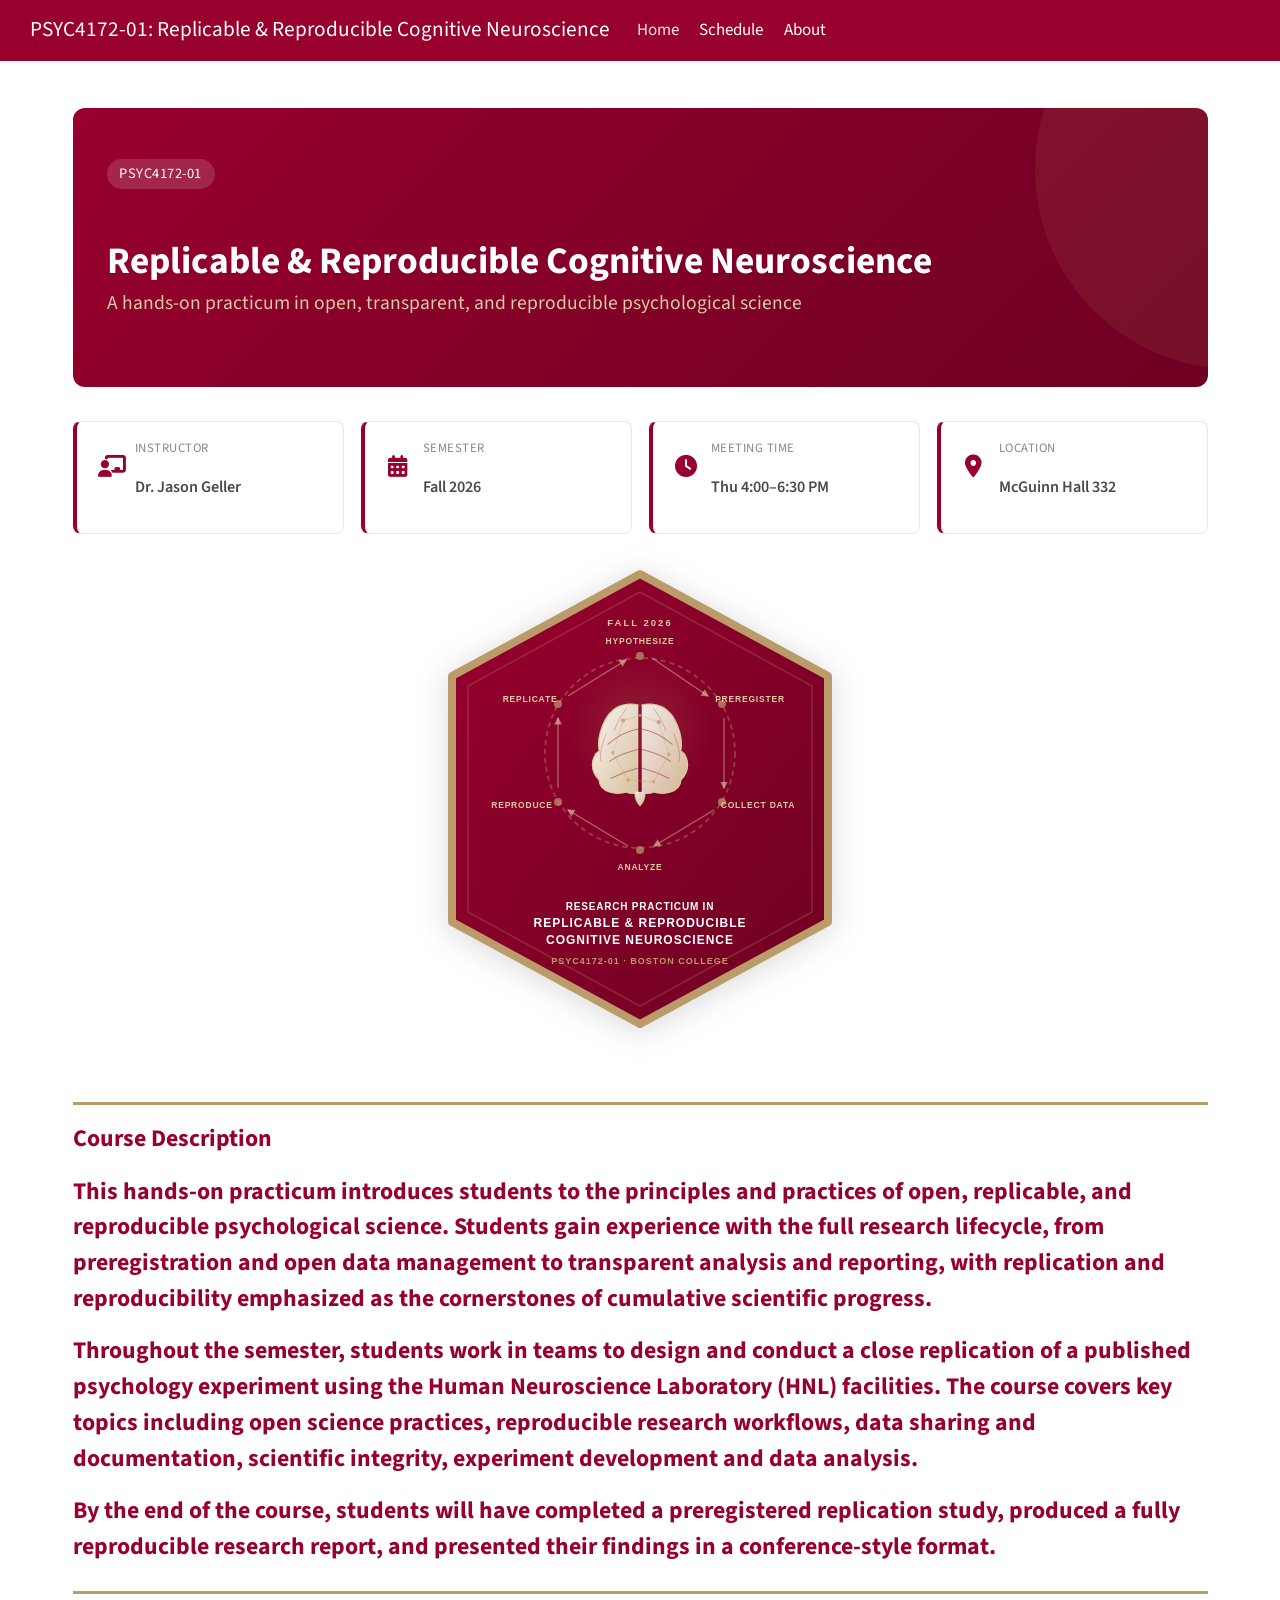
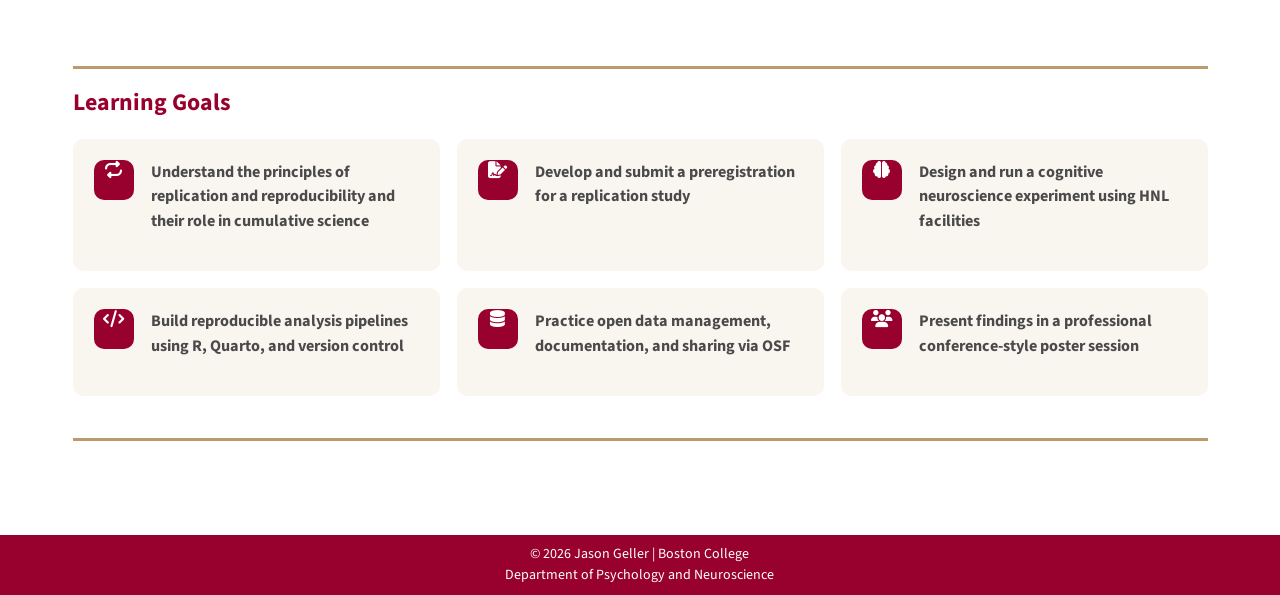
==== index.html @ 57055bda "Built site for gh-pages" ====
<!DOCTYPE html>
<html xmlns="http://www.w3.org/1999/xhtml" lang="en" xml:lang="en"><head>

<meta charset="utf-8">
<meta name="generator" content="quarto-1.8.26">

<meta name="viewport" content="width=device-width, initial-scale=1.0, user-scalable=yes">


<title>PSYC4172-01: Replicable &amp; Reproducible Cognitive Neuroscience</title>
<style>
code{white-space: pre-wrap;}
span.smallcaps{font-variant: small-caps;}
div.columns{display: flex; gap: min(4vw, 1.5em);}
div.column{flex: auto; overflow-x: auto;}
div.hanging-indent{margin-left: 1.5em; text-indent: -1.5em;}
ul.task-list{list-style: none;}
ul.task-list li input[type="checkbox"] {
  width: 0.8em;
  margin: 0 0.8em 0.2em -1em; /* quarto-specific, see https://github.com/quarto-dev/quarto-cli/issues/4556 */ 
  vertical-align: middle;
}
</style>


<script src="site_libs/quarto-nav/quarto-nav.js"></script>
<script src="site_libs/quarto-nav/headroom.min.js"></script>
<script src="site_libs/clipboard/clipboard.min.js"></script>
<script src="site_libs/quarto-search/autocomplete.umd.js"></script>
<script src="site_libs/quarto-search/fuse.min.js"></script>
<script src="site_libs/quarto-search/quarto-search.js"></script>
<meta name="quarto:offset" content="./">
<script src="site_libs/quarto-html/quarto.js" type="module"></script>
<script src="site_libs/quarto-html/tabsets/tabsets.js" type="module"></script>
<script src="site_libs/quarto-html/axe/axe-check.js" type="module"></script>
<script src="site_libs/quarto-html/popper.min.js"></script>
<script src="site_libs/quarto-html/tippy.umd.min.js"></script>
<script src="site_libs/quarto-html/anchor.min.js"></script>
<link href="site_libs/quarto-html/tippy.css" rel="stylesheet">
<link href="site_libs/quarto-html/quarto-syntax-highlighting-587c61ba64f3a5504c4d52d930310e48.css" rel="stylesheet" id="quarto-text-highlighting-styles">
<script src="site_libs/bootstrap/bootstrap.min.js"></script>
<link href="site_libs/bootstrap/bootstrap-icons.css" rel="stylesheet">
<link href="site_libs/bootstrap/bootstrap-c708c467faddf97bb1f0423586a00578.min.css" rel="stylesheet" append-hash="true" id="quarto-bootstrap" data-mode="light">
<script id="quarto-search-options" type="application/json">{
  "location": "navbar",
  "copy-button": false,
  "collapse-after": 3,
  "panel-placement": "end",
  "type": "overlay",
  "limit": 50,
  "keyboard-shortcut": [
    "f",
    "/",
    "s"
  ],
  "show-item-context": false,
  "language": {
    "search-no-results-text": "No results",
    "search-matching-documents-text": "matching documents",
    "search-copy-link-title": "Copy link to search",
    "search-hide-matches-text": "Hide additional matches",
    "search-more-match-text": "more match in this document",
    "search-more-matches-text": "more matches in this document",
    "search-clear-button-title": "Clear",
    "search-text-placeholder": "",
    "search-detached-cancel-button-title": "Cancel",
    "search-submit-button-title": "Submit",
    "search-label": "Search"
  }
}</script>


<link rel="stylesheet" href="styles.css">
</head>

<body class="nav-fixed quarto-light">

<div id="quarto-search-results"></div>
  <header id="quarto-header" class="headroom fixed-top">
    <nav class="navbar navbar-expand-lg " data-bs-theme="dark">
      <div class="navbar-container container-fluid">
      <div class="navbar-brand-container mx-auto">
    <a class="navbar-brand" href="./index.html">
    <span class="navbar-title">PSYC4172-01: Replicable &amp; Reproducible Cognitive Neuroscience</span>
    </a>
  </div>
            <div id="quarto-search" class="" title="Search"></div>
          <button class="navbar-toggler" type="button" data-bs-toggle="collapse" data-bs-target="#navbarCollapse" aria-controls="navbarCollapse" role="menu" aria-expanded="false" aria-label="Toggle navigation" onclick="if (window.quartoToggleHeadroom) { window.quartoToggleHeadroom(); }">
  <span class="navbar-toggler-icon"></span>
</button>
          <div class="collapse navbar-collapse" id="navbarCollapse">
            <ul class="navbar-nav navbar-nav-scroll me-auto">
  <li class="nav-item">
    <a class="nav-link active" href="./index.html" aria-current="page"> 
<span class="menu-text">Home</span></a>
  </li>  
  <li class="nav-item">
    <a class="nav-link" href="./schedule.html"> 
<span class="menu-text">Schedule</span></a>
  </li>  
  <li class="nav-item">
    <a class="nav-link" href="./about.html"> 
<span class="menu-text">About</span></a>
  </li>  
</ul>
          </div> <!-- /navcollapse -->
            <div class="quarto-navbar-tools">
</div>
      </div> <!-- /container-fluid -->
    </nav>
</header>
<!-- content -->
<div id="quarto-content" class="quarto-container page-columns page-rows-contents page-layout-full page-navbar">
<!-- sidebar -->
<!-- margin-sidebar -->
    
<!-- main -->
<main class="content column-page" id="quarto-document-content"><header id="title-block-header" class="quarto-title-block"></header>




<p><link rel="stylesheet" href="https://cdnjs.cloudflare.com/ajax/libs/font-awesome/6.5.1/css/all.min.css"></p>
<div class="hero-banner">
<p><span class="course-code">PSYC4172-01</span></p>
<section id="replicable-reproducible-cognitive-neuroscience" class="level1">
<h1>Replicable &amp; Reproducible Cognitive Neuroscience</h1>
<p><span class="subtitle">A hands-on practicum in open, transparent, and reproducible psychological science</span></p>
</section>
</div>
<div class="info-cards">
<div class="info-card">
<p><i class="fa-solid fa-chalkboard-user"></i></p>
<div>
<div class="info-label">
<p>Instructor</p>
</div>
<div class="info-value">
<p>Dr.&nbsp;Jason Geller</p>
</div>
</div>
</div>
<div class="info-card">
<p><i class="fa-solid fa-calendar-days"></i></p>
<div>
<div class="info-label">
<p>Semester</p>
</div>
<div class="info-value">
<p>Fall 2026</p>
</div>
</div>
</div>
<div class="info-card">
<p><i class="fa-solid fa-clock"></i></p>
<div>
<div class="info-label">
<p>Meeting Time</p>
</div>
<div class="info-value">
<p>Thu 4:00–6:30 PM</p>
</div>
</div>
</div>
<div class="info-card">
<p><i class="fa-solid fa-location-dot"></i></p>
<div>
<div class="info-label">
<p>Location</p>
</div>
<div class="info-value">
<p>McGuinn Hall 332</p>
</div>
</div>
</div>
</div>
<div class="hex-showcase">
<p><img src="images/hex-sticker.svg" class="hex-sticker-home img-fluid"></p>
</div>
<section id="section" class="level2 section-heading">
<h2 class="section-heading anchored" data-anchor-id="section"></h2>
<p>Course Description</p>
<p>This hands-on practicum introduces students to the principles and practices of open, replicable, and reproducible psychological science. Students gain experience with the full research lifecycle, from preregistration and open data management to transparent analysis and reporting, with replication and reproducibility emphasized as the cornerstones of cumulative scientific progress.</p>
<p>Throughout the semester, students work in teams to design and conduct a close replication of a published psychology experiment using the Human Neuroscience Laboratory (HNL) facilities. The course covers key topics including open science practices, reproducible research workflows, data sharing and documentation, scientific integrity, experiment development and data analysis.</p>
<p>By the end of the course, students will have completed a preregistered replication study, produced a fully reproducible research report, and presented their findings in a conference-style format.</p>
</section>
<section id="section-1" class="level2 section-heading">
<h2 class="section-heading anchored" data-anchor-id="section-1"></h2>
<p>Learning Goals</p>
<div class="goals-grid">
<div class="goal-card">
<div class="goal-icon">
<p><i class="fa-solid fa-repeat"></i></p>
</div>
<div class="goal-text">
<p>Understand the principles of replication and reproducibility and their role in cumulative science</p>
</div>
</div>
<div class="goal-card">
<div class="goal-icon">
<p><i class="fa-solid fa-file-signature"></i></p>
</div>
<div class="goal-text">
<p>Develop and submit a preregistration for a replication study</p>
</div>
</div>
<div class="goal-card">
<div class="goal-icon">
<p><i class="fa-solid fa-brain"></i></p>
</div>
<div class="goal-text">
<p>Design and run a cognitive neuroscience experiment using HNL facilities</p>
</div>
</div>
<div class="goal-card">
<div class="goal-icon">
<p><i class="fa-solid fa-code"></i></p>
</div>
<div class="goal-text">
<p>Build reproducible analysis pipelines using R, Quarto, and version control</p>
</div>
</div>
<div class="goal-card">
<div class="goal-icon">
<p><i class="fa-solid fa-database"></i></p>
</div>
<div class="goal-text">
<p>Practice open data management, documentation, and sharing via OSF</p>
</div>
</div>
<div class="goal-card">
<div class="goal-icon">
<p><i class="fa-solid fa-users"></i></p>
</div>
<div class="goal-text">
<p>Present findings in a professional conference-style poster session</p>
</div>
</div>
</div>


</section>

</main> <!-- /main -->
<script id="quarto-html-after-body" type="application/javascript">
  window.document.addEventListener("DOMContentLoaded", function (event) {
    const icon = "";
    const anchorJS = new window.AnchorJS();
    anchorJS.options = {
      placement: 'right',
      icon: icon
    };
    anchorJS.add('.anchored');
    const isCodeAnnotation = (el) => {
      for (const clz of el.classList) {
        if (clz.startsWith('code-annotation-')) {                     
          return true;
        }
      }
      return false;
    }
    const onCopySuccess = function(e) {
      // button target
      const button = e.trigger;
      // don't keep focus
      button.blur();
      // flash "checked"
      button.classList.add('code-copy-button-checked');
      var currentTitle = button.getAttribute("title");
      button.setAttribute("title", "Copied!");
      let tooltip;
      if (window.bootstrap) {
        button.setAttribute("data-bs-toggle", "tooltip");
        button.setAttribute("data-bs-placement", "left");
        button.setAttribute("data-bs-title", "Copied!");
        tooltip = new bootstrap.Tooltip(button, 
          { trigger: "manual", 
            customClass: "code-copy-button-tooltip",
            offset: [0, -8]});
        tooltip.show();    
      }
      setTimeout(function() {
        if (tooltip) {
          tooltip.hide();
          button.removeAttribute("data-bs-title");
          button.removeAttribute("data-bs-toggle");
          button.removeAttribute("data-bs-placement");
        }
        button.setAttribute("title", currentTitle);
        button.classList.remove('code-copy-button-checked');
      }, 1000);
      // clear code selection
      e.clearSelection();
    }
    const getTextToCopy = function(trigger) {
      const outerScaffold = trigger.parentElement.cloneNode(true);
      const codeEl = outerScaffold.querySelector('code');
      for (const childEl of codeEl.children) {
        if (isCodeAnnotation(childEl)) {
          childEl.remove();
        }
      }
      return codeEl.innerText;
    }
    const clipboard = new window.ClipboardJS('.code-copy-button:not([data-in-quarto-modal])', {
      text: getTextToCopy
    });
    clipboard.on('success', onCopySuccess);
    if (window.document.getElementById('quarto-embedded-source-code-modal')) {
      const clipboardModal = new window.ClipboardJS('.code-copy-button[data-in-quarto-modal]', {
        text: getTextToCopy,
        container: window.document.getElementById('quarto-embedded-source-code-modal')
      });
      clipboardModal.on('success', onCopySuccess);
    }
      var localhostRegex = new RegExp(/^(?:http|https):\/\/localhost\:?[0-9]*\//);
      var mailtoRegex = new RegExp(/^mailto:/);
        var filterRegex = new RegExp("https:\/\/jgeller112\.github\.io\/psych4172-01\/");
      var isInternal = (href) => {
          return filterRegex.test(href) || localhostRegex.test(href) || mailtoRegex.test(href);
      }
      // Inspect non-navigation links and adorn them if external
     var links = window.document.querySelectorAll('a[href]:not(.nav-link):not(.navbar-brand):not(.toc-action):not(.sidebar-link):not(.sidebar-item-toggle):not(.pagination-link):not(.no-external):not([aria-hidden]):not(.dropdown-item):not(.quarto-navigation-tool):not(.about-link)');
      for (var i=0; i<links.length; i++) {
        const link = links[i];
        if (!isInternal(link.href)) {
          // undo the damage that might have been done by quarto-nav.js in the case of
          // links that we want to consider external
          if (link.dataset.originalHref !== undefined) {
            link.href = link.dataset.originalHref;
          }
            // target, if specified
            link.setAttribute("target", "_blank");
            if (link.getAttribute("rel") === null) {
              link.setAttribute("rel", "noopener");
            }
        }
      }
    function tippyHover(el, contentFn, onTriggerFn, onUntriggerFn) {
      const config = {
        allowHTML: true,
        maxWidth: 500,
        delay: 100,
        arrow: false,
        appendTo: function(el) {
            return el.parentElement;
        },
        interactive: true,
        interactiveBorder: 10,
        theme: 'quarto',
        placement: 'bottom-start',
      };
      if (contentFn) {
        config.content = contentFn;
      }
      if (onTriggerFn) {
        config.onTrigger = onTriggerFn;
      }
      if (onUntriggerFn) {
        config.onUntrigger = onUntriggerFn;
      }
      window.tippy(el, config); 
    }
    const noterefs = window.document.querySelectorAll('a[role="doc-noteref"]');
    for (var i=0; i<noterefs.length; i++) {
      const ref = noterefs[i];
      tippyHover(ref, function() {
        // use id or data attribute instead here
        let href = ref.getAttribute('data-footnote-href') || ref.getAttribute('href');
        try { href = new URL(href).hash; } catch {}
        const id = href.replace(/^#\/?/, "");
        const note = window.document.getElementById(id);
        if (note) {
          return note.innerHTML;
        } else {
          return "";
        }
      });
    }
    const xrefs = window.document.querySelectorAll('a.quarto-xref');
    const processXRef = (id, note) => {
      // Strip column container classes
      const stripColumnClz = (el) => {
        el.classList.remove("page-full", "page-columns");
        if (el.children) {
          for (const child of el.children) {
            stripColumnClz(child);
          }
        }
      }
      stripColumnClz(note)
      if (id === null || id.startsWith('sec-')) {
        // Special case sections, only their first couple elements
        const container = document.createElement("div");
        if (note.children && note.children.length > 2) {
          container.appendChild(note.children[0].cloneNode(true));
          for (let i = 1; i < note.children.length; i++) {
            const child = note.children[i];
            if (child.tagName === "P" && child.innerText === "") {
              continue;
            } else {
              container.appendChild(child.cloneNode(true));
              break;
            }
          }
          if (window.Quarto?.typesetMath) {
            window.Quarto.typesetMath(container);
          }
          return container.innerHTML
        } else {
          if (window.Quarto?.typesetMath) {
            window.Quarto.typesetMath(note);
          }
          return note.innerHTML;
        }
      } else {
        // Remove any anchor links if they are present
        const anchorLink = note.querySelector('a.anchorjs-link');
        if (anchorLink) {
          anchorLink.remove();
        }
        if (window.Quarto?.typesetMath) {
          window.Quarto.typesetMath(note);
        }
        if (note.classList.contains("callout")) {
          return note.outerHTML;
        } else {
          return note.innerHTML;
        }
      }
    }
    for (var i=0; i<xrefs.length; i++) {
      const xref = xrefs[i];
      tippyHover(xref, undefined, function(instance) {
        instance.disable();
        let url = xref.getAttribute('href');
        let hash = undefined; 
        if (url.startsWith('#')) {
          hash = url;
        } else {
          try { hash = new URL(url).hash; } catch {}
        }
        if (hash) {
          const id = hash.replace(/^#\/?/, "");
          const note = window.document.getElementById(id);
          if (note !== null) {
            try {
              const html = processXRef(id, note.cloneNode(true));
              instance.setContent(html);
            } finally {
              instance.enable();
              instance.show();
            }
          } else {
            // See if we can fetch this
            fetch(url.split('#')[0])
            .then(res => res.text())
            .then(html => {
              const parser = new DOMParser();
              const htmlDoc = parser.parseFromString(html, "text/html");
              const note = htmlDoc.getElementById(id);
              if (note !== null) {
                const html = processXRef(id, note);
                instance.setContent(html);
              } 
            }).finally(() => {
              instance.enable();
              instance.show();
            });
          }
        } else {
          // See if we can fetch a full url (with no hash to target)
          // This is a special case and we should probably do some content thinning / targeting
          fetch(url)
          .then(res => res.text())
          .then(html => {
            const parser = new DOMParser();
            const htmlDoc = parser.parseFromString(html, "text/html");
            const note = htmlDoc.querySelector('main.content');
            if (note !== null) {
              // This should only happen for chapter cross references
              // (since there is no id in the URL)
              // remove the first header
              if (note.children.length > 0 && note.children[0].tagName === "HEADER") {
                note.children[0].remove();
              }
              const html = processXRef(null, note);
              instance.setContent(html);
            } 
          }).finally(() => {
            instance.enable();
            instance.show();
          });
        }
      }, function(instance) {
      });
    }
        let selectedAnnoteEl;
        const selectorForAnnotation = ( cell, annotation) => {
          let cellAttr = 'data-code-cell="' + cell + '"';
          let lineAttr = 'data-code-annotation="' +  annotation + '"';
          const selector = 'span[' + cellAttr + '][' + lineAttr + ']';
          return selector;
        }
        const selectCodeLines = (annoteEl) => {
          const doc = window.document;
          const targetCell = annoteEl.getAttribute("data-target-cell");
          const targetAnnotation = annoteEl.getAttribute("data-target-annotation");
          const annoteSpan = window.document.querySelector(selectorForAnnotation(targetCell, targetAnnotation));
          const lines = annoteSpan.getAttribute("data-code-lines").split(",");
          const lineIds = lines.map((line) => {
            return targetCell + "-" + line;
          })
          let top = null;
          let height = null;
          let parent = null;
          if (lineIds.length > 0) {
              //compute the position of the single el (top and bottom and make a div)
              const el = window.document.getElementById(lineIds[0]);
              top = el.offsetTop;
              height = el.offsetHeight;
              parent = el.parentElement.parentElement;
            if (lineIds.length > 1) {
              const lastEl = window.document.getElementById(lineIds[lineIds.length - 1]);
              const bottom = lastEl.offsetTop + lastEl.offsetHeight;
              height = bottom - top;
            }
            if (top !== null && height !== null && parent !== null) {
              // cook up a div (if necessary) and position it 
              let div = window.document.getElementById("code-annotation-line-highlight");
              if (div === null) {
                div = window.document.createElement("div");
                div.setAttribute("id", "code-annotation-line-highlight");
                div.style.position = 'absolute';
                parent.appendChild(div);
              }
              div.style.top = top - 2 + "px";
              div.style.height = height + 4 + "px";
              div.style.left = 0;
              let gutterDiv = window.document.getElementById("code-annotation-line-highlight-gutter");
              if (gutterDiv === null) {
                gutterDiv = window.document.createElement("div");
                gutterDiv.setAttribute("id", "code-annotation-line-highlight-gutter");
                gutterDiv.style.position = 'absolute';
                const codeCell = window.document.getElementById(targetCell);
                const gutter = codeCell.querySelector('.code-annotation-gutter');
                gutter.appendChild(gutterDiv);
              }
              gutterDiv.style.top = top - 2 + "px";
              gutterDiv.style.height = height + 4 + "px";
            }
            selectedAnnoteEl = annoteEl;
          }
        };
        const unselectCodeLines = () => {
          const elementsIds = ["code-annotation-line-highlight", "code-annotation-line-highlight-gutter"];
          elementsIds.forEach((elId) => {
            const div = window.document.getElementById(elId);
            if (div) {
              div.remove();
            }
          });
          selectedAnnoteEl = undefined;
        };
          // Handle positioning of the toggle
      window.addEventListener(
        "resize",
        throttle(() => {
          elRect = undefined;
          if (selectedAnnoteEl) {
            selectCodeLines(selectedAnnoteEl);
          }
        }, 10)
      );
      function throttle(fn, ms) {
      let throttle = false;
      let timer;
        return (...args) => {
          if(!throttle) { // first call gets through
              fn.apply(this, args);
              throttle = true;
          } else { // all the others get throttled
              if(timer) clearTimeout(timer); // cancel #2
              timer = setTimeout(() => {
                fn.apply(this, args);
                timer = throttle = false;
              }, ms);
          }
        };
      }
        // Attach click handler to the DT
        const annoteDls = window.document.querySelectorAll('dt[data-target-cell]');
        for (const annoteDlNode of annoteDls) {
          annoteDlNode.addEventListener('click', (event) => {
            const clickedEl = event.target;
            if (clickedEl !== selectedAnnoteEl) {
              unselectCodeLines();
              const activeEl = window.document.querySelector('dt[data-target-cell].code-annotation-active');
              if (activeEl) {
                activeEl.classList.remove('code-annotation-active');
              }
              selectCodeLines(clickedEl);
              clickedEl.classList.add('code-annotation-active');
            } else {
              // Unselect the line
              unselectCodeLines();
              clickedEl.classList.remove('code-annotation-active');
            }
          });
        }
    const findCites = (el) => {
      const parentEl = el.parentElement;
      if (parentEl) {
        const cites = parentEl.dataset.cites;
        if (cites) {
          return {
            el,
            cites: cites.split(' ')
          };
        } else {
          return findCites(el.parentElement)
        }
      } else {
        return undefined;
      }
    };
    var bibliorefs = window.document.querySelectorAll('a[role="doc-biblioref"]');
    for (var i=0; i<bibliorefs.length; i++) {
      const ref = bibliorefs[i];
      const citeInfo = findCites(ref);
      if (citeInfo) {
        tippyHover(citeInfo.el, function() {
          var popup = window.document.createElement('div');
          citeInfo.cites.forEach(function(cite) {
            var citeDiv = window.document.createElement('div');
            citeDiv.classList.add('hanging-indent');
            citeDiv.classList.add('csl-entry');
            var biblioDiv = window.document.getElementById('ref-' + cite);
            if (biblioDiv) {
              citeDiv.innerHTML = biblioDiv.innerHTML;
            }
            popup.appendChild(citeDiv);
          });
          return popup.innerHTML;
        });
      }
    }
  });
  </script>
</div> <!-- /content -->
<footer class="footer">
  <div class="nav-footer">
    <div class="nav-footer-left">
      &nbsp;
    </div>   
    <div class="nav-footer-center">
<p>© 2026 Jason Geller | Boston College<br> Department of Psychology and Neuroscience</p>
</div>
    <div class="nav-footer-right">
      &nbsp;
    </div>
  </div>
</footer>




</body></html>
---- site_libs/quarto-html/tippy.css ----
.tippy-box[data-animation=fade][data-state=hidden]{opacity:0}[data-tippy-root]{max-width:calc(100vw - 10px)}.tippy-box{position:relative;background-color:#333;color:#fff;border-radius:4px;font-size:14px;line-height:1.4;white-space:normal;outline:0;transition-property:transform,visibility,opacity}.tippy-box[data-placement^=top]>.tippy-arrow{bottom:0}.tippy-box[data-placement^=top]>.tippy-arrow:before{bottom:-7px;left:0;border-width:8px 8px 0;border-top-color:initial;transform-origin:center top}.tippy-box[data-placement^=bottom]>.tippy-arrow{top:0}.tippy-box[data-placement^=bottom]>.tippy-arrow:before{top:-7px;left:0;border-width:0 8px 8px;border-bottom-color:initial;transform-origin:center bottom}.tippy-box[data-placement^=left]>.tippy-arrow{right:0}.tippy-box[data-placement^=left]>.tippy-arrow:before{border-width:8px 0 8px 8px;border-left-color:initial;right:-7px;transform-origin:center left}.tippy-box[data-placement^=right]>.tippy-arrow{left:0}.tippy-box[data-placement^=right]>.tippy-arrow:before{left:-7px;border-width:8px 8px 8px 0;border-right-color:initial;transform-origin:center right}.tippy-box[data-inertia][data-state=visible]{transition-timing-function:cubic-bezier(.54,1.5,.38,1.11)}.tippy-arrow{width:16px;height:16px;color:#333}.tippy-arrow:before{content:"";position:absolute;border-color:transparent;border-style:solid}.tippy-content{position:relative;padding:5px 9px;z-index:1}
---- site_libs/quarto-html/quarto-syntax-highlighting-587c61ba64f3a5504c4d52d930310e48.css ----
/* quarto syntax highlight colors */
:root {
  --quarto-hl-ot-color: #003B4F;
  --quarto-hl-at-color: #657422;
  --quarto-hl-ss-color: #20794D;
  --quarto-hl-an-color: #5E5E5E;
  --quarto-hl-fu-color: #4758AB;
  --quarto-hl-st-color: #20794D;
  --quarto-hl-cf-color: #003B4F;
  --quarto-hl-op-color: #5E5E5E;
  --quarto-hl-er-color: #AD0000;
  --quarto-hl-bn-color: #AD0000;
  --quarto-hl-al-color: #AD0000;
  --quarto-hl-va-color: #111111;
  --quarto-hl-bu-color: inherit;
  --quarto-hl-ex-color: inherit;
  --quarto-hl-pp-color: #AD0000;
  --quarto-hl-in-color: #5E5E5E;
  --quarto-hl-vs-color: #20794D;
  --quarto-hl-wa-color: #5E5E5E;
  --quarto-hl-do-color: #5E5E5E;
  --quarto-hl-im-color: #00769E;
  --quarto-hl-ch-color: #20794D;
  --quarto-hl-dt-color: #AD0000;
  --quarto-hl-fl-color: #AD0000;
  --quarto-hl-co-color: #5E5E5E;
  --quarto-hl-cv-color: #5E5E5E;
  --quarto-hl-cn-color: #8f5902;
  --quarto-hl-sc-color: #5E5E5E;
  --quarto-hl-dv-color: #AD0000;
  --quarto-hl-kw-color: #003B4F;
}

/* other quarto variables */
:root {
  --quarto-font-monospace: SFMono-Regular, Menlo, Monaco, Consolas, "Liberation Mono", "Courier New", monospace;
}

/* syntax highlight based on Pandoc's rules */
pre > code.sourceCode > span {
  color: #003B4F;
}

code.sourceCode > span {
  color: #003B4F;
}

div.sourceCode,
div.sourceCode pre.sourceCode {
  color: #003B4F;
}

/* Normal */
code span {
  color: #003B4F;
}

/* Alert */
code span.al {
  color: #AD0000;
  font-style: inherit;
}

/* Annotation */
code span.an {
  color: #5E5E5E;
  font-style: inherit;
}

/* Attribute */
code span.at {
  color: #657422;
  font-style: inherit;
}

/* BaseN */
code span.bn {
  color: #AD0000;
  font-style: inherit;
}

/* BuiltIn */
code span.bu {
  font-style: inherit;
}

/* ControlFlow */
code span.cf {
  color: #003B4F;
  font-weight: bold;
  font-style: inherit;
}

/* Char */
code span.ch {
  color: #20794D;
  font-style: inherit;
}

/* Constant */
code span.cn {
  color: #8f5902;
  font-style: inherit;
}

/* Comment */
code span.co {
  color: #5E5E5E;
  font-style: inherit;
}

/* CommentVar */
code span.cv {
  color: #5E5E5E;
  font-style: italic;
}

/* Documentation */
code span.do {
  color: #5E5E5E;
  font-style: italic;
}

/* DataType */
code span.dt {
  color: #AD0000;
  font-style: inherit;
}

/* DecVal */
code span.dv {
  color: #AD0000;
  font-style: inherit;
}

/* Error */
code span.er {
  color: #AD0000;
  font-style: inherit;
}

/* Extension */
code span.ex {
  font-style: inherit;
}

/* Float */
code span.fl {
  color: #AD0000;
  font-style: inherit;
}

/* Function */
code span.fu {
  color: #4758AB;
  font-style: inherit;
}

/* Import */
code span.im {
  color: #00769E;
  font-style: inherit;
}

/* Information */
code span.in {
  color: #5E5E5E;
  font-style: inherit;
}

/* Keyword */
code span.kw {
  color: #003B4F;
  font-weight: bold;
  font-style: inherit;
}

/* Operator */
code span.op {
  color: #5E5E5E;
  font-style: inherit;
}

/* Other */
code span.ot {
  color: #003B4F;
  font-style: inherit;
}

/* Preprocessor */
code span.pp {
  color: #AD0000;
  font-style: inherit;
}

/* SpecialChar */
code span.sc {
  color: #5E5E5E;
  font-style: inherit;
}

/* SpecialString */
code span.ss {
  color: #20794D;
  font-style: inherit;
}

/* String */
code span.st {
  color: #20794D;
  font-style: inherit;
}

/* Variable */
code span.va {
  color: #111111;
  font-style: inherit;
}

/* VerbatimString */
code span.vs {
  color: #20794D;
  font-style: inherit;
}

/* Warning */
code span.wa {
  color: #5E5E5E;
  font-style: italic;
}

.prevent-inlining {
  content: "</";
}

/*# sourceMappingURL=2dce1cc6c82594539e1579de68416b47.css.map */
---- styles.css ----
/* ── Boston College Color Palette ── */
:root {
  --bc-maroon: #98002E;
  --bc-maroon-dark: #6E0022;
  --bc-gold: #BC9B6A;
  --bc-gold-light: #DBCBA0;
  --bc-cream: #F9F6F0;
  --bc-gray: #4A4A4A;
  --bc-light-gray: #F2F2F2;
}

/* ── Hero Section ── */
.hero-banner {
  background: linear-gradient(135deg, var(--bc-maroon) 0%, var(--bc-maroon-dark) 100%);
  color: #fff;
  padding: 3rem 2rem;
  border-radius: 12px;
  margin-bottom: 2rem;
  position: relative;
  overflow: hidden;
}

.hero-banner::after {
  content: "";
  position: absolute;
  top: -50%;
  right: -20%;
  width: 400px;
  height: 400px;
  background: rgba(188, 155, 106, 0.1);
  border-radius: 50%;
}

/* ── Hex Sticker Showcase ── */
.hex-showcase {
  text-align: center;
  margin: 2rem 0;
}

.hex-sticker-home {
  width: 400px;
  height: auto;
  filter: drop-shadow(0 4px 16px rgba(0,0,0,0.15));
  transition: transform 0.3s ease;
}

.hex-sticker-home:hover {
  transform: scale(1.05);
}

.hero-banner h1 {
  font-size: 2.2rem;
  font-weight: 700;
  margin-bottom: 0.25rem;
}

.hero-banner .subtitle {
  font-size: 1.15rem;
  color: var(--bc-gold-light);
  font-weight: 400;
  margin-bottom: 0;
}

.hero-banner .course-code {
  display: inline-block;
  background: rgba(255,255,255,0.15);
  padding: 0.25rem 0.75rem;
  border-radius: 20px;
  font-size: 0.85rem;
  margin-bottom: 1rem;
  letter-spacing: 0.5px;
}

/* ── Info Cards Row ── */
.info-cards {
  display: grid;
  grid-template-columns: repeat(auto-fit, minmax(200px, 1fr));
  gap: 1rem;
  margin-bottom: 2rem;
}

.info-card {
  background: #fff;
  border: 1px solid #e8e8e8;
  border-left: 4px solid var(--bc-maroon);
  border-radius: 8px;
  padding: 1rem 1.25rem;
  display: flex;
  align-items: center;
  gap: 0.75rem;
}

.info-card i {
  font-size: 1.3rem;
  color: var(--bc-maroon);
  width: 24px;
  text-align: center;
}

.info-card .info-label {
  font-size: 0.75rem;
  text-transform: uppercase;
  letter-spacing: 0.5px;
  color: #888;
  margin-bottom: 2px;
}

.info-card .info-value {
  font-weight: 600;
  color: var(--bc-gray);
  font-size: 0.95rem;
}

/* ── Section Headings ── */
.section-heading {
  font-size: 1.4rem;
  font-weight: 700;
  color: var(--bc-maroon);
  border-bottom: 3px solid var(--bc-gold);
  padding-bottom: 0.5rem;
  margin-top: 2rem;
  margin-bottom: 1rem;
}

/* ── Learning Goals ── */
.goals-grid {
  display: grid;
  grid-template-columns: repeat(auto-fit, minmax(280px, 1fr));
  gap: 1rem;
  margin-bottom: 2rem;
}

.goal-card {
  background: var(--bc-cream);
  border-radius: 10px;
  padding: 1.25rem;
  display: flex;
  gap: 1rem;
  align-items: flex-start;
  transition: transform 0.2s ease, box-shadow 0.2s ease;
}

.goal-card:hover {
  transform: translateY(-2px);
  box-shadow: 0 4px 12px rgba(0,0,0,0.08);
}

.goal-card .goal-icon {
  background: var(--bc-maroon);
  color: #fff;
  width: 40px;
  height: 40px;
  border-radius: 10px;
  display: flex;
  align-items: center;
  justify-content: center;
  flex-shrink: 0;
  font-size: 1rem;
}

.goal-card .goal-text {
  font-size: 0.95rem;
  color: var(--bc-gray);
  line-height: 1.5;
}

/* ── Schedule Table ── */
.schedule-table {
  width: 100%;
  border-collapse: separate;
  border-spacing: 0;
  margin-bottom: 2rem;
  font-size: 0.92rem;
}

.schedule-table thead th {
  background: var(--bc-maroon);
  color: #fff;
  padding: 0.85rem 1rem;
  text-align: left;
  font-weight: 600;
  letter-spacing: 0.3px;
}

.schedule-table thead th i {
  margin-right: 0.35rem;
}

.schedule-table thead th:first-child {
  border-radius: 8px 0 0 0;
}

.schedule-table thead th:last-child {
  border-radius: 0 8px 0 0;
}

.schedule-table tbody td {
  padding: 0.75rem 1rem;
  border-bottom: 1px solid #eee;
  vertical-align: top;
}

.schedule-table tbody tr:hover {
  background: var(--bc-cream);
}

.schedule-table tbody tr:last-child td:first-child {
  border-radius: 0 0 0 8px;
}

.schedule-table tbody tr:last-child td:last-child {
  border-radius: 0 0 8px 0;
}

.schedule-table .week-num {
  font-weight: 700;
  color: var(--bc-maroon);
  white-space: nowrap;
}

.schedule-table .topic-icon {
  color: var(--bc-maroon);
  margin-right: 0.5rem;
  width: 18px;
  text-align: center;
}

.schedule-table .badge-milestone {
  display: inline-block;
  background: var(--bc-gold);
  color: #fff;
  font-size: 0.7rem;
  padding: 0.15rem 0.5rem;
  border-radius: 10px;
  font-weight: 600;
  text-transform: uppercase;
  letter-spacing: 0.3px;
  margin-left: 0.5rem;
  vertical-align: middle;
}

.schedule-table .badge-due {
  display: inline-block;
  background: var(--bc-maroon);
  color: #fff;
  font-size: 0.7rem;
  padding: 0.15rem 0.5rem;
  border-radius: 10px;
  font-weight: 600;
  text-transform: uppercase;
  letter-spacing: 0.3px;
  margin-left: 0.5rem;
  vertical-align: middle;
}

/* ── Schedule Legend ── */
.schedule-legend {
  display: flex;
  flex-wrap: wrap;
  gap: 1.5rem;
  margin-bottom: 1.25rem;
  padding: 0.85rem 1.25rem;
  background: var(--bc-cream);
  border-radius: 8px;
  border-left: 4px solid var(--bc-gold);
  font-size: 0.88rem;
  color: var(--bc-gray);
}

.schedule-legend .legend-item {
  display: flex;
  align-items: center;
  gap: 0.5rem;
}

.schedule-legend .legend-item i {
  color: var(--bc-maroon);
  font-size: 1rem;
  width: 20px;
  text-align: center;
}

/* ── Icon Cells (Content / Class / Assignment columns) ── */
.schedule-table .icon-cell {
  text-align: center;
  vertical-align: middle;
}

.schedule-table .content-link {
  display: inline-flex;
  align-items: center;
  justify-content: center;
  width: 36px;
  height: 36px;
  border-radius: 8px;
  background: var(--bc-cream);
  color: var(--bc-maroon);
  font-size: 1rem;
  text-decoration: none;
  transition: all 0.2s ease;
}

.schedule-table .content-link:hover {
  background: var(--bc-maroon);
  color: #fff;
  transform: scale(1.1);
  box-shadow: 0 2px 8px rgba(152, 0, 46, 0.3);
}

.schedule-table .content-link.assign {
  background: #FFF3E0;
  color: var(--bc-gold);
}

.schedule-table .content-link.assign:hover {
  background: var(--bc-gold);
  color: #fff;
  box-shadow: 0 2px 8px rgba(188, 155, 106, 0.4);
}

.schedule-table .content-link.milestone {
  background: var(--bc-maroon);
  color: #fff;
  animation: pulse-glow 2s ease-in-out infinite;
}

.schedule-table .content-link.milestone:hover {
  background: var(--bc-maroon-dark);
  transform: scale(1.1);
}

@keyframes pulse-glow {
  0%, 100% { box-shadow: 0 0 0 0 rgba(152, 0, 46, 0.3); }
  50% { box-shadow: 0 0 0 4px rgba(152, 0, 46, 0.1); }
}

/* ── Thanksgiving Row ── */
.schedule-table .thanksgiving-row {
  background: var(--bc-light-gray);
  opacity: 0.65;
}

.schedule-table .thanksgiving-row:hover {
  background: var(--bc-light-gray);
}

/* ── Section Divider Rows ── */
.schedule-table .section-divider td {
  background: var(--bc-cream);
  font-weight: 700;
  color: var(--bc-maroon);
  font-size: 0.95rem;
  padding: 0.6rem 1rem;
  border-bottom: 2px solid var(--bc-gold);
}

/* ── Responsive ── */
@media (max-width: 768px) {
  .hex-sticker-home {
    width: 220px;
  }
  .hero-banner {
    padding: 2rem 1.25rem;
  }
  .hero-banner h1 {
    font-size: 1.6rem;
  }
  .info-cards {
    grid-template-columns: 1fr;
  }
  .schedule-table {
    font-size: 0.82rem;
  }
  .schedule-table thead th,
  .schedule-table tbody td {
    padding: 0.6rem 0.5rem;
  }
}
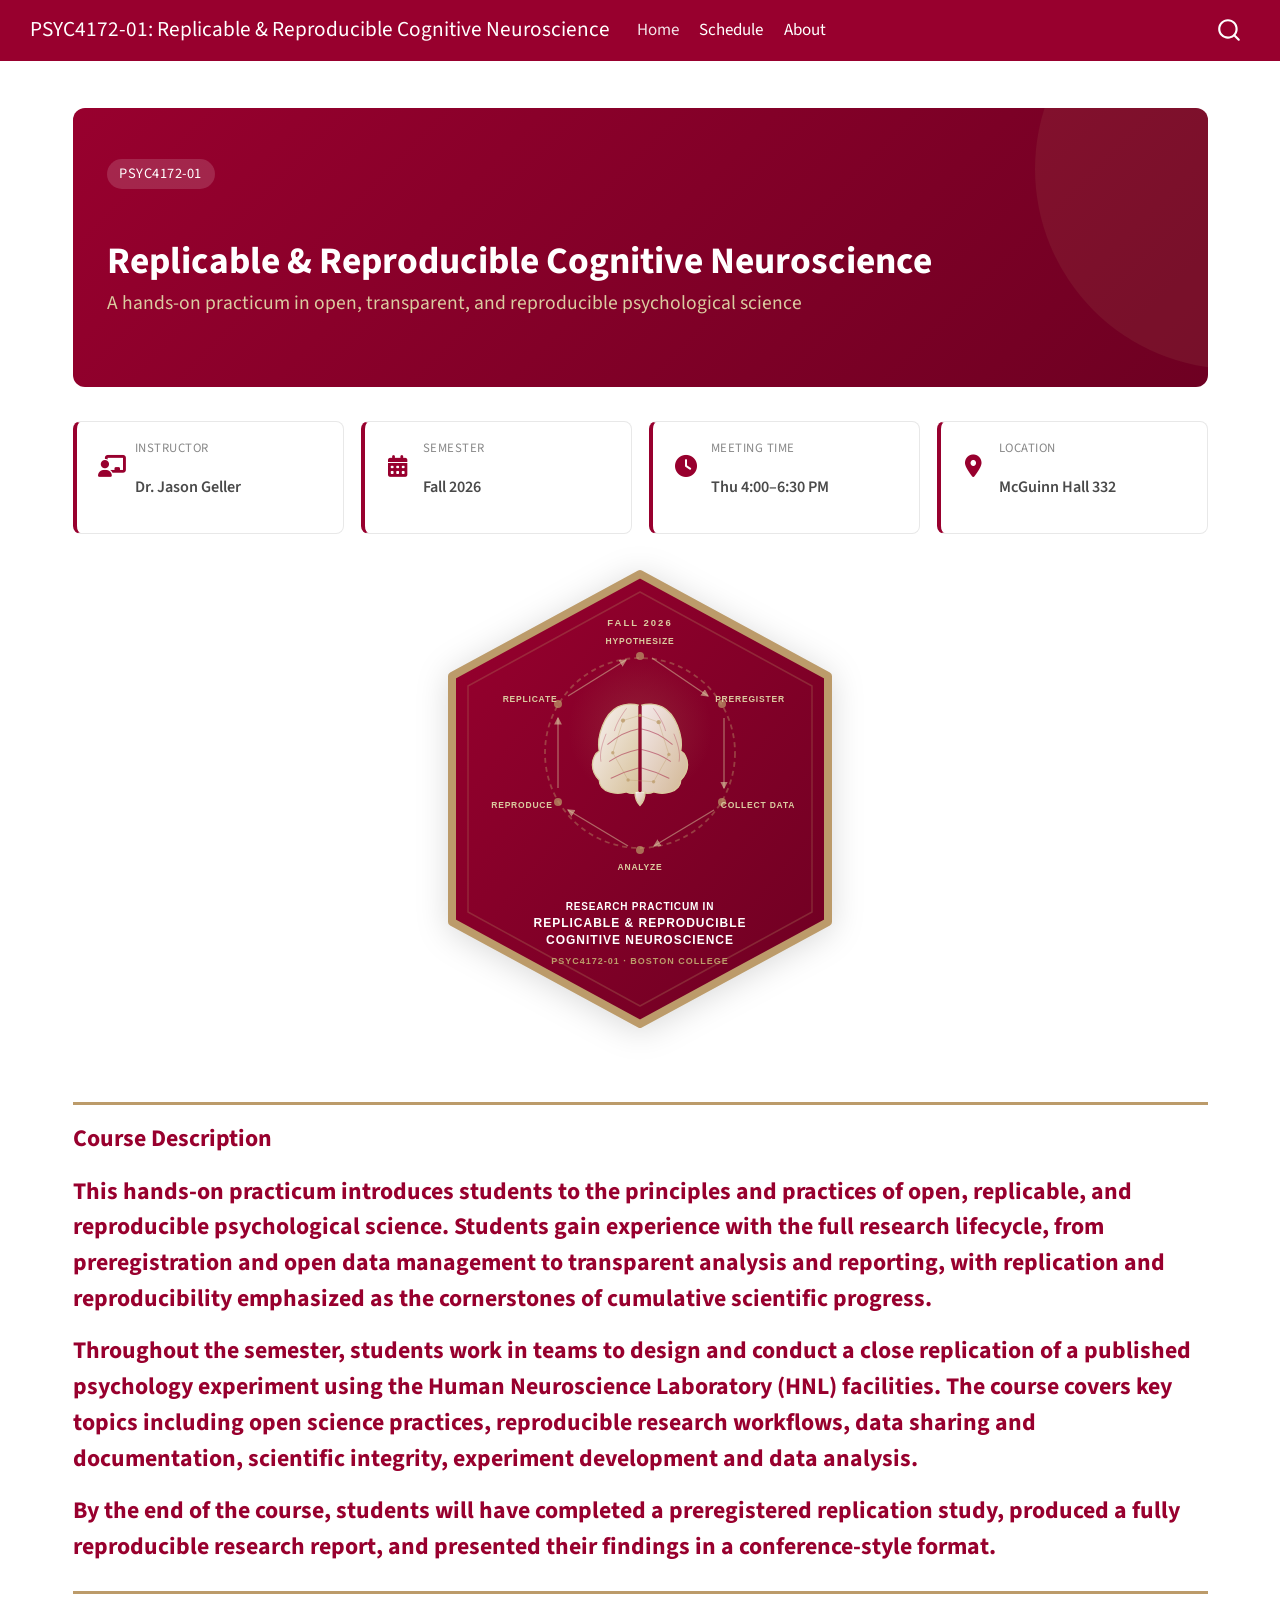
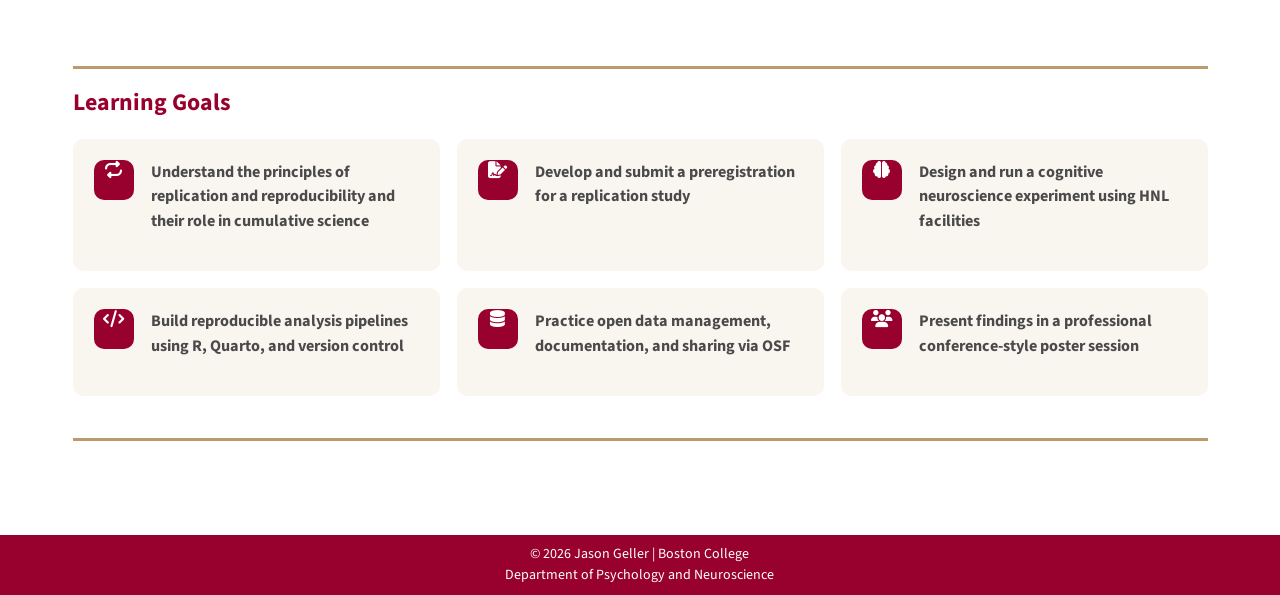
==== commit 41363be8: "Built site for gh-pages" ====
--- a/index.html
+++ b/index.html
@@ -2,13 +2,16 @@
 <html xmlns="http://www.w3.org/1999/xhtml" lang="en" xml:lang="en"><head>
 
 <meta charset="utf-8">
-<meta name="generator" content="quarto-1.8.26">
+<meta name="generator" content="quarto-1.9.37">
 
 <meta name="viewport" content="width=device-width, initial-scale=1.0, user-scalable=yes">
 
 
 <title>PSYC4172-01: Replicable &amp; Reproducible Cognitive Neuroscience</title>
 <style>
+/* Default styles provided by pandoc.
+** See https://pandoc.org/MANUAL.html#variables-for-html for config info.
+*/
 code{white-space: pre-wrap;}
 span.smallcaps{font-variant: small-caps;}
 div.columns{display: flex; gap: min(4vw, 1.5em);}
@@ -32,15 +35,14 @@
 <meta name="quarto:offset" content="./">
 <script src="site_libs/quarto-html/quarto.js" type="module"></script>
 <script src="site_libs/quarto-html/tabsets/tabsets.js" type="module"></script>
-<script src="site_libs/quarto-html/axe/axe-check.js" type="module"></script>
 <script src="site_libs/quarto-html/popper.min.js"></script>
 <script src="site_libs/quarto-html/tippy.umd.min.js"></script>
 <script src="site_libs/quarto-html/anchor.min.js"></script>
 <link href="site_libs/quarto-html/tippy.css" rel="stylesheet">
-<link href="site_libs/quarto-html/quarto-syntax-highlighting-587c61ba64f3a5504c4d52d930310e48.css" rel="stylesheet" id="quarto-text-highlighting-styles">
+<link href="site_libs/quarto-html/quarto-syntax-highlighting-7f8f88aac4f3542376d5c11b86a4c14d.css" rel="stylesheet" id="quarto-text-highlighting-styles">
 <script src="site_libs/bootstrap/bootstrap.min.js"></script>
 <link href="site_libs/bootstrap/bootstrap-icons.css" rel="stylesheet">
-<link href="site_libs/bootstrap/bootstrap-c708c467faddf97bb1f0423586a00578.min.css" rel="stylesheet" append-hash="true" id="quarto-bootstrap" data-mode="light">
+<link href="site_libs/bootstrap/bootstrap-fd8ed33b4ab815bb35942cd7c0395790.min.css" rel="stylesheet" append-hash="true" id="quarto-bootstrap" data-mode="light">
 <script id="quarto-search-options" type="application/json">{
   "location": "navbar",
   "copy-button": false,
--- a/site_libs/quarto-html/quarto-syntax-highlighting-7f8f88aac4f3542376d5c11b86a4c14d.css
+++ b/site_libs/quarto-html/quarto-syntax-highlighting-7f8f88aac4f3542376d5c11b86a4c14d.css
@@ -0,0 +1,236 @@
+/* quarto syntax highlight colors */
+:root {
+  --quarto-hl-ot-color: #003B4F;
+  --quarto-hl-at-color: #657422;
+  --quarto-hl-ss-color: #20794D;
+  --quarto-hl-an-color: #5E5E5E;
+  --quarto-hl-fu-color: #4758AB;
+  --quarto-hl-st-color: #20794D;
+  --quarto-hl-cf-color: #003B4F;
+  --quarto-hl-op-color: #5E5E5E;
+  --quarto-hl-er-color: #AD0000;
+  --quarto-hl-bn-color: #AD0000;
+  --quarto-hl-al-color: #AD0000;
+  --quarto-hl-va-color: #111111;
+  --quarto-hl-bu-color: inherit;
+  --quarto-hl-ex-color: inherit;
+  --quarto-hl-pp-color: #AD0000;
+  --quarto-hl-in-color: #5E5E5E;
+  --quarto-hl-vs-color: #20794D;
+  --quarto-hl-wa-color: #5E5E5E;
+  --quarto-hl-do-color: #5E5E5E;
+  --quarto-hl-im-color: #00769E;
+  --quarto-hl-ch-color: #20794D;
+  --quarto-hl-dt-color: #AD0000;
+  --quarto-hl-fl-color: #AD0000;
+  --quarto-hl-co-color: #5E5E5E;
+  --quarto-hl-cv-color: #5E5E5E;
+  --quarto-hl-cn-color: #8f5902;
+  --quarto-hl-sc-color: #5E5E5E;
+  --quarto-hl-dv-color: #AD0000;
+  --quarto-hl-kw-color: #003B4F;
+}
+
+/* other quarto variables */
+:root {
+  --quarto-font-monospace: SFMono-Regular, Menlo, Monaco, Consolas, "Liberation Mono", "Courier New", monospace;
+}
+
+/* syntax highlight based on Pandoc's rules */
+pre > code.sourceCode > span {
+  color: #003B4F;
+}
+
+code.sourceCode > span {
+  color: #003B4F;
+}
+
+div.sourceCode,
+div.sourceCode pre.sourceCode {
+  color: #003B4F;
+}
+
+/* Normal */
+code span {
+  color: #003B4F;
+}
+
+/* Alert */
+code span.al {
+  color: #AD0000;
+  font-style: inherit;
+}
+
+/* Annotation */
+code span.an {
+  color: #5E5E5E;
+  font-style: inherit;
+}
+
+/* Attribute */
+code span.at {
+  color: #657422;
+  font-style: inherit;
+}
+
+/* BaseN */
+code span.bn {
+  color: #AD0000;
+  font-style: inherit;
+}
+
+/* BuiltIn */
+code span.bu {
+  font-style: inherit;
+}
+
+/* ControlFlow */
+code span.cf {
+  color: #003B4F;
+  font-weight: bold;
+  font-style: inherit;
+}
+
+/* Char */
+code span.ch {
+  color: #20794D;
+  font-style: inherit;
+}
+
+/* Constant */
+code span.cn {
+  color: #8f5902;
+  font-style: inherit;
+}
+
+/* Comment */
+code span.co {
+  color: #5E5E5E;
+  font-style: inherit;
+}
+
+/* CommentVar */
+code span.cv {
+  color: #5E5E5E;
+  font-style: italic;
+}
+
+/* Documentation */
+code span.do {
+  color: #5E5E5E;
+  font-style: italic;
+}
+
+/* DataType */
+code span.dt {
+  color: #AD0000;
+  font-style: inherit;
+}
+
+/* DecVal */
+code span.dv {
+  color: #AD0000;
+  font-style: inherit;
+}
+
+/* Error */
+code span.er {
+  color: #AD0000;
+  font-style: inherit;
+}
+
+/* Extension */
+code span.ex {
+  font-style: inherit;
+}
+
+/* Float */
+code span.fl {
+  color: #AD0000;
+  font-style: inherit;
+}
+
+/* Function */
+code span.fu {
+  color: #4758AB;
+  font-style: inherit;
+}
+
+/* Import */
+code span.im {
+  color: #00769E;
+  font-style: inherit;
+}
+
+/* Information */
+code span.in {
+  color: #5E5E5E;
+  font-style: inherit;
+}
+
+/* Keyword */
+code span.kw {
+  color: #003B4F;
+  font-weight: bold;
+  font-style: inherit;
+}
+
+/* Operator */
+code span.op {
+  color: #5E5E5E;
+  font-style: inherit;
+}
+
+/* Other */
+code span.ot {
+  color: #003B4F;
+  font-style: inherit;
+}
+
+/* Preprocessor */
+code span.pp {
+  color: #AD0000;
+  font-style: inherit;
+}
+
+/* SpecialChar */
+code span.sc {
+  color: #5E5E5E;
+  font-style: inherit;
+}
+
+/* SpecialString */
+code span.ss {
+  color: #20794D;
+  font-style: inherit;
+}
+
+/* String */
+code span.st {
+  color: #20794D;
+  font-style: inherit;
+}
+
+/* Variable */
+code span.va {
+  color: #111111;
+  font-style: inherit;
+}
+
+/* VerbatimString */
+code span.vs {
+  color: #20794D;
+  font-style: inherit;
+}
+
+/* Warning */
+code span.wa {
+  color: #5E5E5E;
+  font-style: italic;
+}
+
+.prevent-inlining {
+  content: "</";
+}
+
+/*# sourceMappingURL=789ad8cd35626ba772517505b42a116e.css.map */
